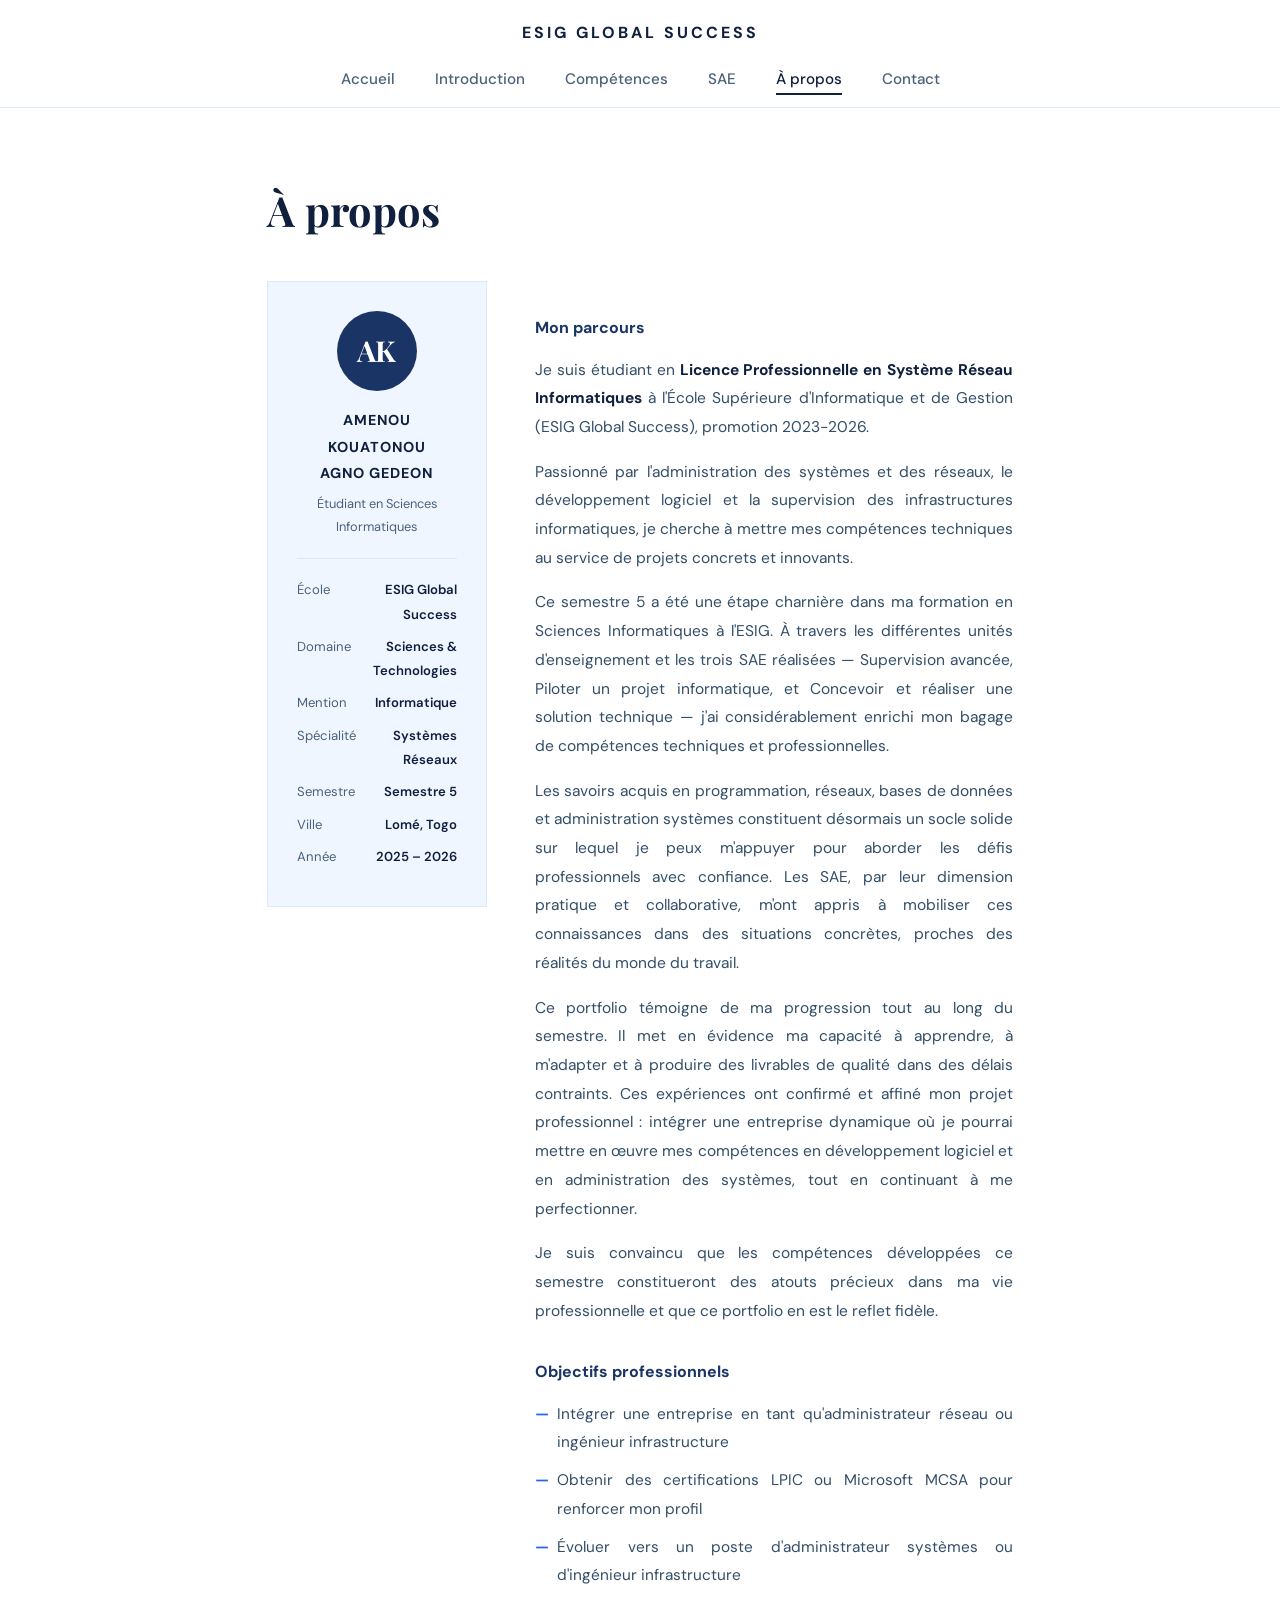
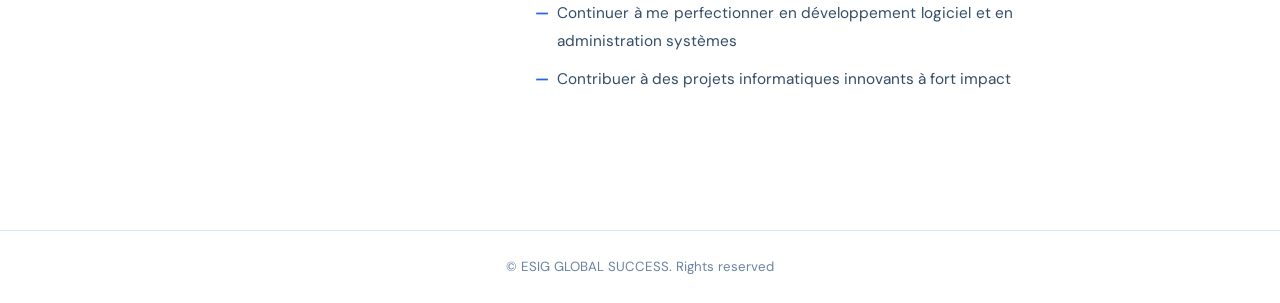
==== apropos.html @ 3ddf11fc "Add files via upload" ====
<!DOCTYPE html>
<html lang="fr">
<head>
  <meta charset="UTF-8"/>
  <meta name="viewport" content="width=device-width, initial-scale=1.0"/>
  <title>À propos – Portfolio AGNO GEDEON</title>
  <link href="https://fonts.googleapis.com/css2?family=Playfair+Display:wght@600;700&family=DM+Sans:wght@300;400;500;600;700&display=swap" rel="stylesheet"/>
  <link rel="stylesheet" href="style.css"/>
</head>
<body>

<header>
  <div class="nav-top">ESIG GLOBAL SUCCESS</div>
  <div class="hamburger" id="hamburger"><span></span><span></span><span></span></div>
  <ul class="nav-links" id="navLinks">
    <li><a href="index.html">Accueil</a></li>
    <li><a href="introduction.html">Introduction</a></li>
    <li><a href="competences.html">Compétences</a></li>
    <li><a href="sae.html">SAE</a></li>
    <li><a href="apropos.html" class="active">À propos</a></li>
    <li><a href="contact.html">Contact</a></li>
  </ul>
</header>

<main class="page-content">
  <h1 class="page-title">À propos</h1>

  <div class="about-grid">
    <div>
      <div class="about-card">
        <div class="about-initials">AK</div>
        <div class="about-card-name">AMENOU KOUATONOU<br/>AGNO GEDEON</div>
        <div class="about-card-role">Étudiant en Sciences Informatiques</div>
        <div class="about-divider"></div>
        <div class="about-row"><span>École</span><span>ESIG Global Success</span></div>
        <div class="about-row"><span>Domaine</span><span>Sciences & Technologies</span></div>
        <div class="about-row"><span>Mention</span><span>Informatique</span></div>
        <div class="about-row"><span>Spécialité</span><span>Systèmes Réseaux</span></div>
        <div class="about-row"><span>Semestre</span><span>Semestre 5</span></div>
        <div class="about-row"><span>Ville</span><span>Lomé, Togo</span></div>
        <div class="about-row"><span>Année</span><span>2025 – 2026</span></div>
      </div>
    </div>

    <div>
      <div class="sous-titre">Mon parcours</div>

      <p>Je suis étudiant en <strong>Licence Professionnelle en Système Réseau Informatiques</strong> à l'École Supérieure d'Informatique et de Gestion (ESIG Global Success), promotion 2023-2026.</p>

      <p>Passionné par l'administration des systèmes et des réseaux, le développement logiciel et la supervision des infrastructures informatiques, je cherche à mettre mes compétences techniques au service de projets concrets et innovants.</p>

      <p>Ce semestre 5 a été une étape charnière dans ma formation en Sciences Informatiques à l'ESIG. À travers les différentes unités d'enseignement et les trois SAE réalisées — Supervision avancée, Piloter un projet informatique, et Concevoir et réaliser une solution technique — j'ai considérablement enrichi mon bagage de compétences techniques et professionnelles.</p>

      <p>Les savoirs acquis en programmation, réseaux, bases de données et administration systèmes constituent désormais un socle solide sur lequel je peux m'appuyer pour aborder les défis professionnels avec confiance. Les SAE, par leur dimension pratique et collaborative, m'ont appris à mobiliser ces connaissances dans des situations concrètes, proches des réalités du monde du travail.</p>

      <p>Ce portfolio témoigne de ma progression tout au long du semestre. Il met en évidence ma capacité à apprendre, à m'adapter et à produire des livrables de qualité dans des délais contraints. Ces expériences ont confirmé et affiné mon projet professionnel : intégrer une entreprise dynamique où je pourrai mettre en œuvre mes compétences en développement logiciel et en administration des systèmes, tout en continuant à me perfectionner.</p>

      <p>Je suis convaincu que les compétences développées ce semestre constitueront des atouts précieux dans ma vie professionnelle et que ce portfolio en est le reflet fidèle.</p>

      <div class="sous-titre" style="margin-top:2rem;">Objectifs professionnels</div>

      <ul class="content-list">
        <li>Intégrer une entreprise en tant qu'administrateur réseau ou ingénieur infrastructure</li>
        <li>Obtenir des certifications LPIC ou Microsoft MCSA pour renforcer mon profil</li>
        <li>Évoluer vers un poste d'administrateur systèmes ou d'ingénieur infrastructure</li>
        <li>Continuer à me perfectionner en développement logiciel et en administration systèmes</li>
        <li>Contribuer à des projets informatiques innovants à fort impact</li>
      </ul>
    </div>
  </div>
</main>

<footer>
  &copy; ESIG GLOBAL SUCCESS. Rights reserved
</footer>

<script>
  const ham = document.getElementById('hamburger');
  const nav = document.getElementById('navLinks');
  ham.addEventListener('click', () => { ham.classList.toggle('open'); nav.classList.toggle('open'); });
</script>
</body>
</html>
---- style.css ----
/* ===== GLOBAL ===== */
*, *::before, *::after { box-sizing: border-box; margin: 0; padding: 0; }
html { scroll-behavior: smooth; }

body {
  font-family: 'DM Sans', sans-serif;
  background: #ffffff;
  color: #0f1f3d;
  line-height: 1.85;
  font-size: 16px;
}

/* ===== NAV ===== */
header {
  background: #ffffff;
  border-bottom: 1px solid #dde8fa;
  padding: 0 6%;
  position: sticky;
  top: 0;
  z-index: 100;
}

.nav-top {
  text-align: center;
  padding: 18px 0 6px;
  font-size: 1rem;
  font-weight: 700;
  letter-spacing: 3px;
  text-transform: uppercase;
  color: #0f1f3d;
}

.nav-links {
  display: flex;
  justify-content: center;
  gap: 2.5rem;
  list-style: none;
  padding: 10px 0 14px;
}

.nav-links a {
  text-decoration: none;
  color: #4a627a;
  font-size: 0.95rem;
  font-weight: 500;
  padding-bottom: 4px;
  border-bottom: 2px solid transparent;
  transition: color 0.2s, border-color 0.2s;
}

.nav-links a:hover { color: #0f1f3d; }
.nav-links a.active {
  color: #0f1f3d;
  border-bottom: 2px solid #0f1f3d;
}

/* Hamburger */
.hamburger {
  display: none;
  flex-direction: column;
  gap: 5px;
  cursor: pointer;
  padding: 8px 0;
  float: right;
  margin-top: -36px;
}
.hamburger span {
  display: block; width: 24px; height: 2px;
  background: #0f1f3d; border-radius: 2px; transition: all 0.3s;
}
.hamburger.open span:nth-child(1) { transform: translateY(7px) rotate(45deg); }
.hamburger.open span:nth-child(2) { opacity: 0; }
.hamburger.open span:nth-child(3) { transform: translateY(-7px) rotate(-45deg); }

/* ===== HERO (Accueil only) ===== */
.hero {
  min-height: 55vh;
  display: flex;
  flex-direction: column;
  align-items: center;
  justify-content: center;
  text-align: center;
  padding: 4rem 6%;
  position: relative;
  overflow: hidden;
  background: #0f1f3d;
}

.hero::before {
  content: '';
  position: absolute; inset: 0;
  background-image: url("data:image/svg+xml,%3Csvg xmlns='http://www.w3.org/2000/svg' width='100' height='86.6'%3E%3Cpolygon points='50,2 96,26.6 96,60 50,84.6 4,60 4,26.6' fill='none' stroke='%23ffffff' stroke-width='0.5' opacity='0.07'/%3E%3C/svg%3E");
  background-size: 70px 60px;
}

.hero-badge {
  position: relative;
  color: #90b8f8;
  font-size: 0.82rem;
  font-weight: 600;
  letter-spacing: 3px;
  text-transform: uppercase;
  margin-bottom: 1.2rem;
}

.hero h1 {
  position: relative;
  font-family: 'Playfair Display', serif;
  font-size: clamp(2.2rem, 6vw, 4.5rem);
  font-weight: 700;
  color: #ffffff;
  letter-spacing: 4px;
  text-transform: uppercase;
  line-height: 1.15;
  margin-bottom: 1.2rem;
}

.hero p {
  position: relative;
  color: #a8c4f0;
  font-size: 1rem;
  max-width: 560px;
}

.hero-intro {
  position: relative;
  background: rgba(255,255,255,0.06);
  border: 1px solid rgba(255,255,255,0.12);
  border-radius: 0;
  padding: 2rem 3rem;
  margin-top: 3rem;
  max-width: 800px;
  text-align: left;
}

.hero-intro p {
  color: #c8d8f0;
  font-size: 0.97rem;
  margin-bottom: 1rem;
  max-width: 100%;
}
.hero-intro p:last-child { margin-bottom: 0; }

/* ===== PAGE CONTENT ===== */
.page-content {
  max-width: 900px;
  margin: 0 auto;
  padding: 4rem 6%;
}

/* Page title */
.page-title {
  font-family: 'Playfair Display', serif;
  font-size: 2.6rem;
  font-weight: 700;
  color: #0f1f3d;
  margin-bottom: 2rem;
}

/* Section heading inside page */
.bloc-titre {
  font-size: 1.05rem;
  font-weight: 700;
  text-transform: uppercase;
  letter-spacing: 1.5px;
  color: #0f1f3d;
  margin: 3rem 0 1rem;
  padding-bottom: 0.5rem;
  border-bottom: 2px solid #dde8fa;
}

.sous-titre {
  font-size: 1rem;
  font-weight: 700;
  color: #1a3565;
  margin: 2rem 0 0.8rem;
}

p {
  color: #334e68;
  font-size: 0.97rem;
  margin-bottom: 1rem;
  text-align: justify;
}

p strong { color: #0f1f3d; }

/* Intro paragraph (intro box) */
.intro-box {
  background: #f0f6ff;
  border-left: 4px solid #2563eb;
  padding: 1.4rem 1.8rem;
  margin-bottom: 2.5rem;
  font-size: 0.97rem;
  color: #334e68;
  text-align: justify;
}

/* List */
ul.content-list {
  list-style: none;
  margin: 0.5rem 0 1.5rem 0;
  display: flex;
  flex-direction: column;
  gap: 0.6rem;
}

ul.content-list li {
  color: #334e68;
  font-size: 0.96rem;
  padding-left: 1.4rem;
  position: relative;
  text-align: justify;
}

ul.content-list li::before {
  content: '—';
  position: absolute;
  left: 0;
  color: #2563eb;
  font-weight: 700;
}

/* Divider */
.divider {
  height: 1px;
  background: #dde8fa;
  margin: 3rem 0;
}

/* SAE block */
.sae-block {
  background: #f7faff;
  border: 1px solid #dde8fa;
  border-top: 3px solid #1a3565;
  padding: 2rem 2.5rem;
  margin-bottom: 2.5rem;
}

.sae-block-title {
  font-family: 'Playfair Display', serif;
  font-size: 1.3rem;
  font-weight: 700;
  color: #0f1f3d;
  margin-bottom: 0.5rem;
}

.sae-block-intro {
  color: #4a627a;
  font-size: 0.94rem;
  margin-bottom: 1.5rem;
  font-style: italic;
}

.sae-cols {
  display: grid;
  grid-template-columns: 1fr 1fr;
  gap: 2rem;
  margin-bottom: 1.5rem;
}

.sae-col-title {
  font-size: 0.8rem;
  font-weight: 700;
  letter-spacing: 2px;
  text-transform: uppercase;
  color: #2563eb;
  margin-bottom: 0.8rem;
  padding-bottom: 0.4rem;
  border-bottom: 1px solid #dde8fa;
}

.sae-apport {
  background: #eef4ff;
  border-left: 3px solid #2563eb;
  padding: 1rem 1.4rem;
  font-size: 0.92rem;
  color: #1a3565;
  font-style: italic;
}

/* About card */
.about-grid {
  display: grid;
  grid-template-columns: 220px 1fr;
  gap: 3rem;
  align-items: start;
}

.about-card {
  background: #f0f6ff;
  border: 1px solid #dde8fa;
  padding: 1.8rem;
  text-align: center;
}

.about-initials {
  width: 80px; height: 80px;
  background: #1a3565;
  color: #ffffff;
  font-family: 'Playfair Display', serif;
  font-size: 1.8rem;
  font-weight: 700;
  border-radius: 50%;
  display: flex; align-items: center; justify-content: center;
  margin: 0 auto 1rem;
}

.about-card-name {
  font-weight: 700;
  font-size: 0.9rem;
  color: #0f1f3d;
  text-transform: uppercase;
  letter-spacing: 1px;
}

.about-card-role {
  font-size: 0.8rem;
  color: #4a627a;
  margin-top: 0.3rem;
}

.about-divider { height: 1px; background: #dde8fa; margin: 1.2rem 0; }

.about-row {
  display: flex;
  justify-content: space-between;
  font-size: 0.82rem;
  gap: 0.5rem;
  margin-bottom: 0.5rem;
}
.about-row span:first-child { color: #4a627a; }
.about-row span:last-child { color: #0f1f3d; font-weight: 600; text-align: right; }

/* Contact form */
.contact-grid {
  display: grid;
  grid-template-columns: 1fr 1fr;
  gap: 3rem;
}

.form-group {
  display: flex;
  flex-direction: column;
  gap: 0.4rem;
  margin-bottom: 1rem;
}

.form-group label {
  font-size: 0.78rem;
  font-weight: 700;
  text-transform: uppercase;
  letter-spacing: 1px;
  color: #4a627a;
}

.form-group input,
.form-group textarea {
  background: #f4f8ff;
  border: 1px solid #dde8fa;
  padding: 0.75rem 1rem;
  font-family: 'DM Sans', sans-serif;
  font-size: 0.93rem;
  color: #0f1f3d;
  outline: none;
  transition: border-color 0.2s;
  resize: vertical;
}
.form-group input:focus,
.form-group textarea:focus { border-color: #2563eb; }

.btn-submit {
  background: #1a3565;
  color: #ffffff;
  border: none;
  padding: 0.85rem 2rem;
  font-family: 'DM Sans', sans-serif;
  font-size: 0.95rem;
  font-weight: 600;
  cursor: pointer;
  width: 100%;
  letter-spacing: 1px;
  transition: background 0.2s;
}
.btn-submit:hover { background: #2563eb; }

.contact-item {
  margin-bottom: 1.2rem;
}
.contact-item-label {
  font-size: 0.78rem;
  text-transform: uppercase;
  letter-spacing: 1px;
  color: #4a627a;
  font-weight: 700;
}
.contact-item-val {
  font-size: 0.95rem;
  color: #0f1f3d;
  font-weight: 600;
  margin-top: 0.2rem;
}

/* ===== FOOTER ===== */
footer {
  text-align: center;
  padding: 1.5rem 6%;
  border-top: 1px solid #dde8fa;
  font-size: 0.83rem;
  color: #6b82a0;
  margin-top: 3rem;
}

/* ===== RESPONSIVE ===== */
@media (max-width: 768px) {
  .nav-links {
    display: none;
    flex-direction: column;
    gap: 0;
    text-align: center;
  }
  .nav-links.open { display: flex; }
  .nav-links a { padding: 0.8rem 0; border-bottom: 1px solid #f0f0f0; border-radius: 0; }
  .hamburger { display: flex; }
  .sae-cols { grid-template-columns: 1fr; gap: 1.5rem; }
  .about-grid { grid-template-columns: 1fr; gap: 2rem; }
  .contact-grid { grid-template-columns: 1fr; gap: 2rem; }
  .hero-intro { padding: 1.5rem; }
}

@media (max-width: 480px) {
  .hero h1 { font-size: 2rem; letter-spacing: 2px; }
  .page-title { font-size: 2rem; }
}
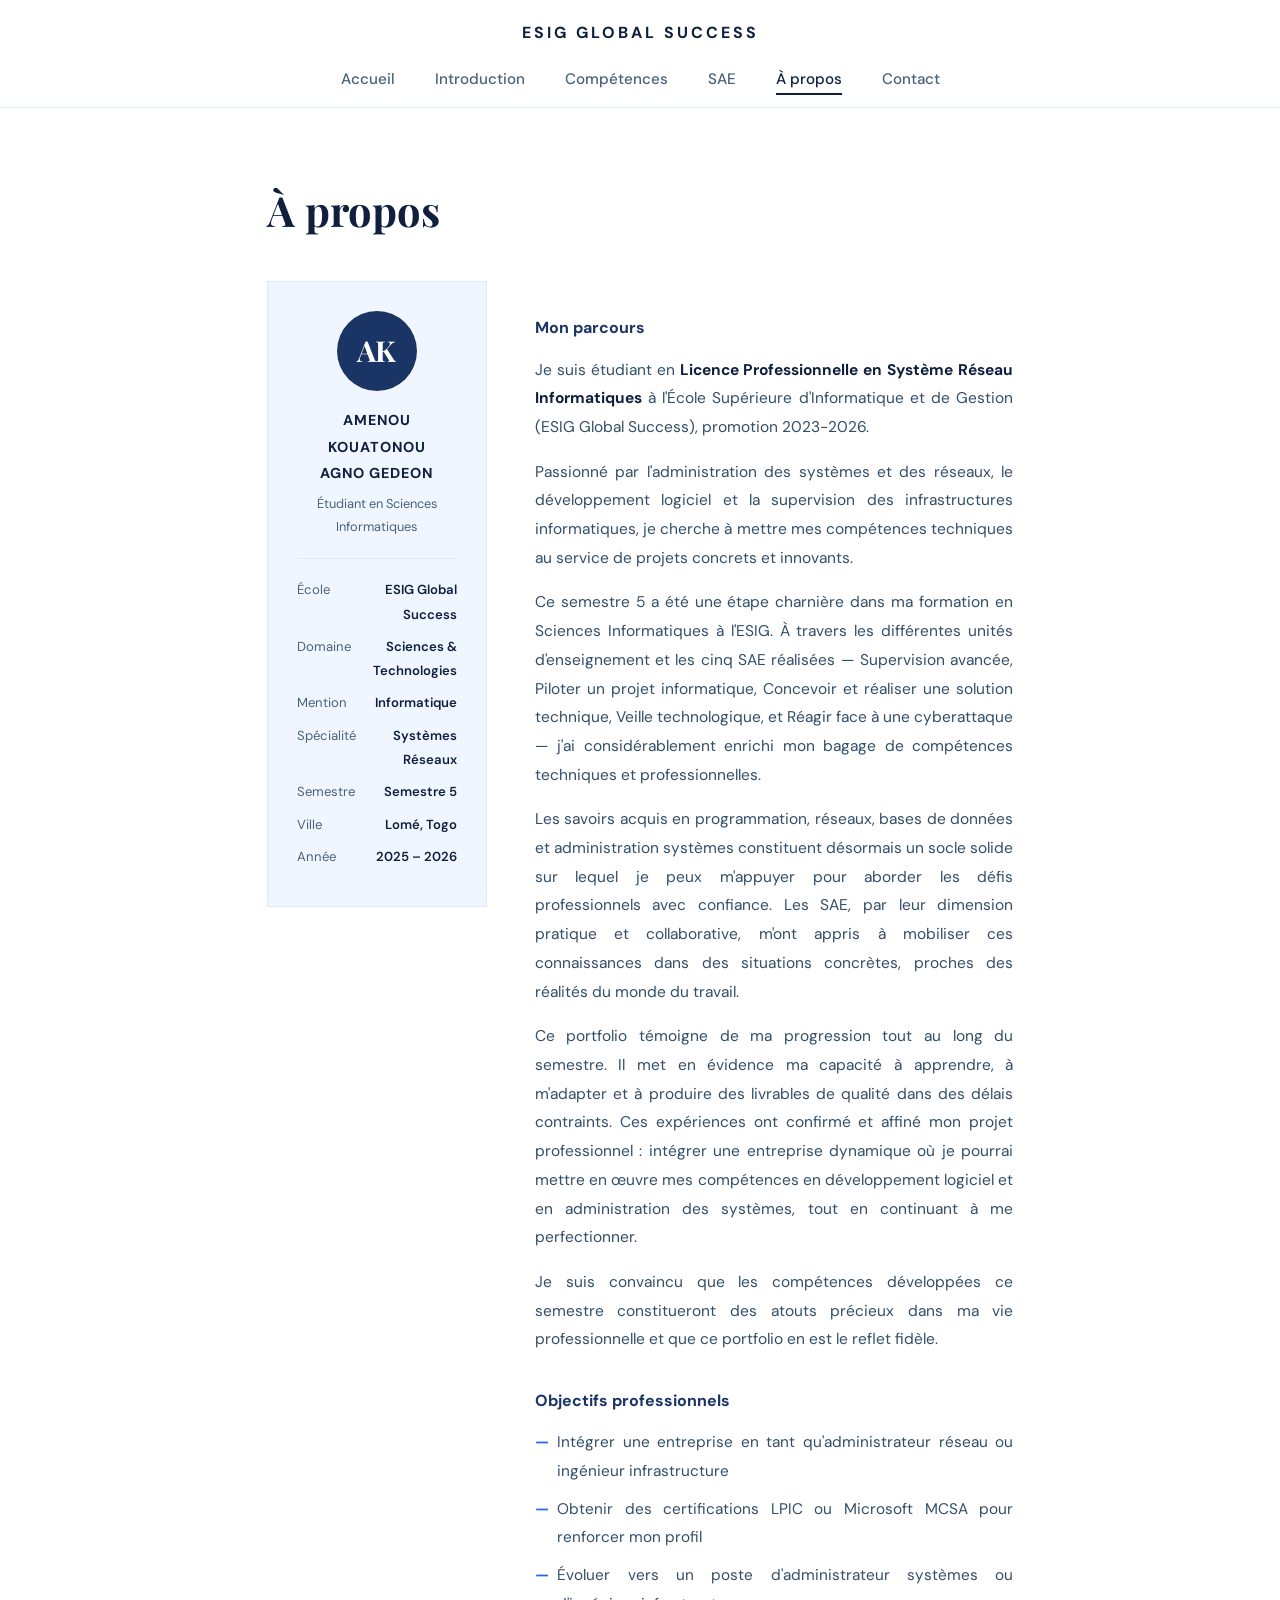
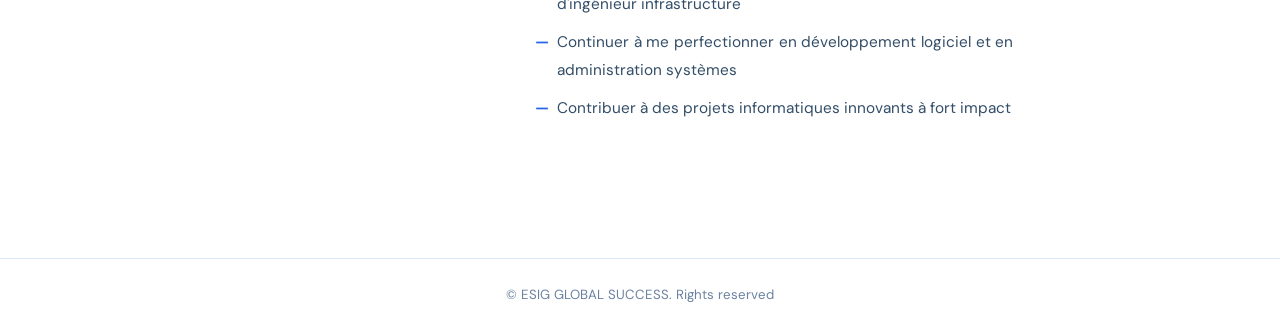
==== commit 0a776e4a: "Add files via upload" ====
--- a/apropos.html
+++ b/apropos.html
@@ -26,7 +26,7 @@
   <h1 class="page-title">À propos</h1>
 
   <div class="about-grid">
-    <div>
+    <div class="reveal">
       <div class="about-card">
         <div class="about-initials">AK</div>
         <div class="about-card-name">AMENOU KOUATONOU<br/>AGNO GEDEON</div>
@@ -42,14 +42,14 @@
       </div>
     </div>
 
-    <div>
+    <div class="reveal">
       <div class="sous-titre">Mon parcours</div>
 
       <p>Je suis étudiant en <strong>Licence Professionnelle en Système Réseau Informatiques</strong> à l'École Supérieure d'Informatique et de Gestion (ESIG Global Success), promotion 2023-2026.</p>
 
       <p>Passionné par l'administration des systèmes et des réseaux, le développement logiciel et la supervision des infrastructures informatiques, je cherche à mettre mes compétences techniques au service de projets concrets et innovants.</p>
 
-      <p>Ce semestre 5 a été une étape charnière dans ma formation en Sciences Informatiques à l'ESIG. À travers les différentes unités d'enseignement et les trois SAE réalisées — Supervision avancée, Piloter un projet informatique, et Concevoir et réaliser une solution technique — j'ai considérablement enrichi mon bagage de compétences techniques et professionnelles.</p>
+      <p>Ce semestre 5 a été une étape charnière dans ma formation en Sciences Informatiques à l'ESIG. À travers les différentes unités d'enseignement et les cinq SAE réalisées — Supervision avancée, Piloter un projet informatique, Concevoir et réaliser une solution technique, Veille technologique, et Réagir face à une cyberattaque — j'ai considérablement enrichi mon bagage de compétences techniques et professionnelles.</p>
 
       <p>Les savoirs acquis en programmation, réseaux, bases de données et administration systèmes constituent désormais un socle solide sur lequel je peux m'appuyer pour aborder les défis professionnels avec confiance. Les SAE, par leur dimension pratique et collaborative, m'ont appris à mobiliser ces connaissances dans des situations concrètes, proches des réalités du monde du travail.</p>
 
@@ -57,9 +57,9 @@
 
       <p>Je suis convaincu que les compétences développées ce semestre constitueront des atouts précieux dans ma vie professionnelle et que ce portfolio en est le reflet fidèle.</p>
 
-      <div class="sous-titre" style="margin-top:2rem;">Objectifs professionnels</div>
+      <div class="sous-titre reveal" style="margin-top:2rem;">Objectifs professionnels</div>
 
-      <ul class="content-list">
+      <ul class="content-list reveal">
         <li>Intégrer une entreprise en tant qu'administrateur réseau ou ingénieur infrastructure</li>
         <li>Obtenir des certifications LPIC ou Microsoft MCSA pour renforcer mon profil</li>
         <li>Évoluer vers un poste d'administrateur systèmes ou d'ingénieur infrastructure</li>
@@ -74,10 +74,6 @@
   &copy; ESIG GLOBAL SUCCESS. Rights reserved
 </footer>
 
-<script>
-  const ham = document.getElementById('hamburger');
-  const nav = document.getElementById('navLinks');
-  ham.addEventListener('click', () => { ham.classList.toggle('open'); nav.classList.toggle('open'); });
-</script>
+<script src="script.js"></script>
 </body>
 </html>
--- a/style.css
+++ b/style.css
@@ -8,6 +8,51 @@
   color: #0f1f3d;
   line-height: 1.85;
   font-size: 16px;
+}
+
+/* ===== ANIMATIONS ===== */
+@keyframes fadeInUp {
+  from { opacity: 0; transform: translateY(22px); }
+  to   { opacity: 1; transform: translateY(0); }
+}
+
+@keyframes fadeIn {
+  from { opacity: 0; }
+  to   { opacity: 1; }
+}
+
+@media (prefers-reduced-motion: no-preference) {
+  header { animation: fadeIn 0.6s ease both; }
+
+  .hero-badge, .hero h1, .hero p, .hero-intro {
+    opacity: 0;
+    animation: fadeInUp 0.8s cubic-bezier(.16,.84,.44,1) forwards;
+  }
+  .hero-badge { animation-delay: .05s; }
+  .hero h1    { animation-delay: .15s; }
+  .hero p     { animation-delay: .3s; }
+  .hero-intro { animation-delay: .45s; }
+
+  /* Scroll-reveal (toggled by script.js via IntersectionObserver) */
+  .reveal {
+    opacity: 0;
+    transform: translateY(22px);
+    transition: opacity .7s cubic-bezier(.16,.84,.44,1), transform .7s cubic-bezier(.16,.84,.44,1);
+  }
+  .reveal.is-visible { opacity: 1; transform: translateY(0); }
+
+  .reveal-stagger.is-visible > * {
+    animation: fadeInUp .6s cubic-bezier(.16,.84,.44,1) both;
+  }
+  .reveal-stagger.is-visible > *:nth-child(1) { animation-delay: .05s; }
+  .reveal-stagger.is-visible > *:nth-child(2) { animation-delay: .15s; }
+  .reveal-stagger.is-visible > *:nth-child(3) { animation-delay: .25s; }
+  .reveal-stagger.is-visible > *:nth-child(4) { animation-delay: .35s; }
+  .reveal-stagger.is-visible > *:nth-child(5) { animation-delay: .45s; }
+}
+
+@media (prefers-reduced-motion: reduce) {
+  .reveal { opacity: 1; transform: none; }
 }
 
 /* ===== NAV ===== */
@@ -39,20 +84,31 @@
 }
 
 .nav-links a {
+  position: relative;
   text-decoration: none;
   color: #4a627a;
   font-size: 0.95rem;
   font-weight: 500;
   padding-bottom: 4px;
-  border-bottom: 2px solid transparent;
-  transition: color 0.2s, border-color 0.2s;
+  transition: color 0.25s ease;
+}
+
+.nav-links a::after {
+  content: '';
+  position: absolute;
+  left: 0; right: 100%;
+  bottom: -2px;
+  height: 2px;
+  background: #0f1f3d;
+  transition: right 0.3s cubic-bezier(.16,.84,.44,1);
 }
 
 .nav-links a:hover { color: #0f1f3d; }
+.nav-links a:hover::after { right: 0; }
 .nav-links a.active {
   color: #0f1f3d;
-  border-bottom: 2px solid #0f1f3d;
-}
+}
+.nav-links a.active::after { right: 0; }
 
 /* Hamburger */
 .hamburger {
@@ -83,19 +139,19 @@
   padding: 4rem 6%;
   position: relative;
   overflow: hidden;
-  background: #0f1f3d;
+  background: linear-gradient(180deg, #eaf1ff 0%, #f8fbff 55%, #ffffff 100%);
 }
 
 .hero::before {
   content: '';
   position: absolute; inset: 0;
-  background-image: url("data:image/svg+xml,%3Csvg xmlns='http://www.w3.org/2000/svg' width='100' height='86.6'%3E%3Cpolygon points='50,2 96,26.6 96,60 50,84.6 4,60 4,26.6' fill='none' stroke='%23ffffff' stroke-width='0.5' opacity='0.07'/%3E%3C/svg%3E");
+  background-image: url("data:image/svg+xml,%3Csvg xmlns='http://www.w3.org/2000/svg' width='100' height='86.6'%3E%3Cpolygon points='50,2 96,26.6 96,60 50,84.6 4,60 4,26.6' fill='none' stroke='%232563eb' stroke-width='0.5' opacity='0.08'/%3E%3C/svg%3E");
   background-size: 70px 60px;
 }
 
 .hero-badge {
   position: relative;
-  color: #90b8f8;
+  color: #2563eb;
   font-size: 0.82rem;
   font-weight: 600;
   letter-spacing: 3px;
@@ -108,7 +164,7 @@
   font-family: 'Playfair Display', serif;
   font-size: clamp(2.2rem, 6vw, 4.5rem);
   font-weight: 700;
-  color: #ffffff;
+  color: #0f1f3d;
   letter-spacing: 4px;
   text-transform: uppercase;
   line-height: 1.15;
@@ -117,24 +173,25 @@
 
 .hero p {
   position: relative;
-  color: #a8c4f0;
+  color: #4a627a;
   font-size: 1rem;
   max-width: 560px;
 }
 
 .hero-intro {
   position: relative;
-  background: rgba(255,255,255,0.06);
-  border: 1px solid rgba(255,255,255,0.12);
-  border-radius: 0;
+  background: rgba(37, 99, 235, 0.05);
+  border: 1px solid #dde8fa;
+  border-radius: 4px;
   padding: 2rem 3rem;
   margin-top: 3rem;
   max-width: 800px;
   text-align: left;
+  box-shadow: 0 18px 40px -24px rgba(15, 31, 61, 0.18);
 }
 
 .hero-intro p {
-  color: #c8d8f0;
+  color: #334e68;
   font-size: 0.97rem;
   margin-bottom: 1rem;
   max-width: 100%;
@@ -235,6 +292,12 @@
   border-top: 3px solid #1a3565;
   padding: 2rem 2.5rem;
   margin-bottom: 2.5rem;
+  transition: transform 0.35s cubic-bezier(.16,.84,.44,1), box-shadow 0.35s ease;
+}
+
+.sae-block:hover {
+  transform: translateY(-5px);
+  box-shadow: 0 16px 32px -18px rgba(15, 31, 61, 0.2);
 }
 
 .sae-block-title {
@@ -292,6 +355,12 @@
   border: 1px solid #dde8fa;
   padding: 1.8rem;
   text-align: center;
+  transition: transform 0.35s cubic-bezier(.16,.84,.44,1), box-shadow 0.35s ease;
+}
+
+.about-card:hover {
+  transform: translateY(-5px);
+  box-shadow: 0 16px 32px -18px rgba(15, 31, 61, 0.2);
 }
 
 .about-initials {
@@ -380,9 +449,14 @@
   cursor: pointer;
   width: 100%;
   letter-spacing: 1px;
-  transition: background 0.2s;
-}
-.btn-submit:hover { background: #2563eb; }
+  transition: background 0.25s ease, transform 0.25s ease, box-shadow 0.25s ease;
+}
+.btn-submit:hover {
+  background: #2563eb;
+  transform: translateY(-2px);
+  box-shadow: 0 10px 22px -10px rgba(37, 99, 235, 0.55);
+}
+.btn-submit:active { transform: translateY(0); }
 
 .contact-item {
   margin-bottom: 1.2rem;
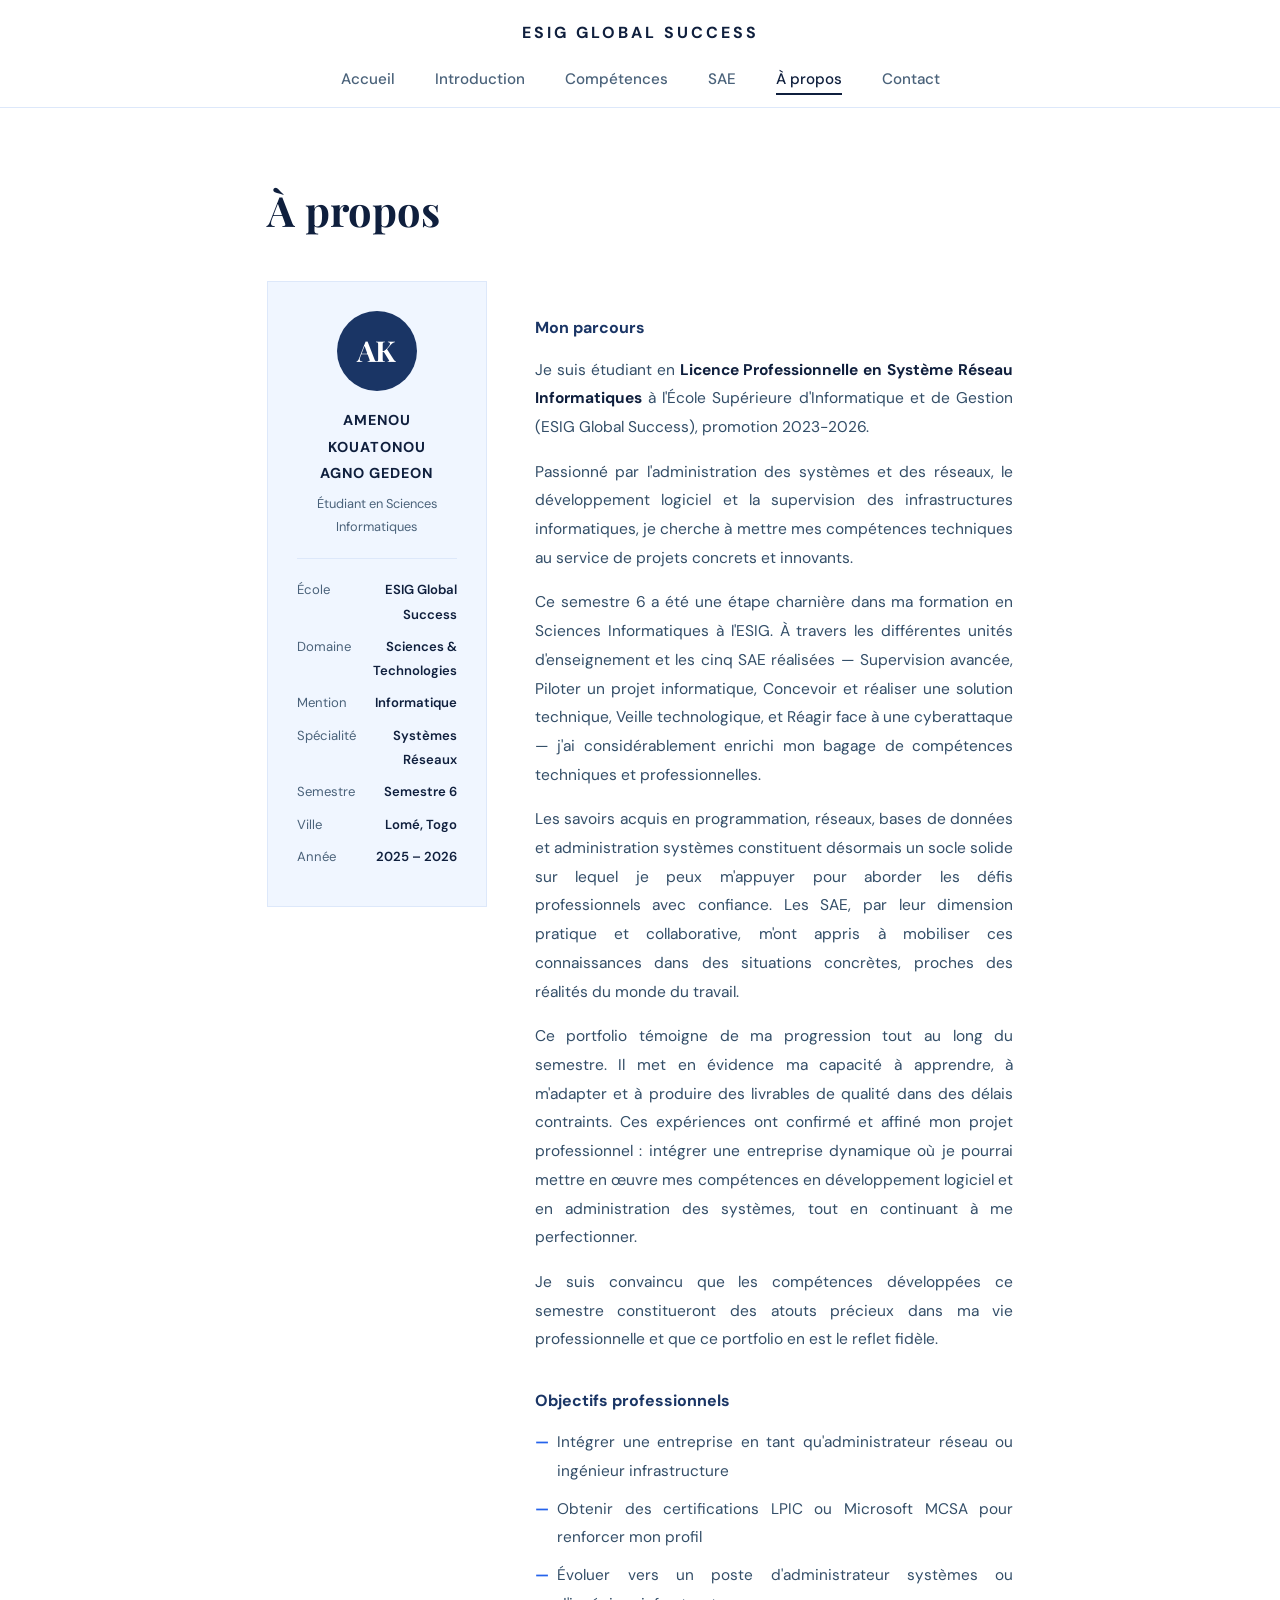
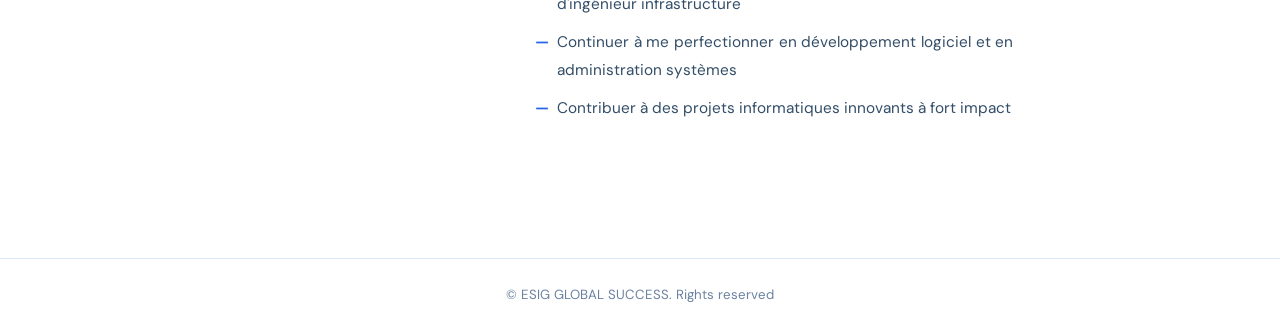
==== commit 785b88b6: "Add files via upload" ====
--- a/apropos.html
+++ b/apropos.html
@@ -36,7 +36,7 @@
         <div class="about-row"><span>Domaine</span><span>Sciences & Technologies</span></div>
         <div class="about-row"><span>Mention</span><span>Informatique</span></div>
         <div class="about-row"><span>Spécialité</span><span>Systèmes Réseaux</span></div>
-        <div class="about-row"><span>Semestre</span><span>Semestre 5</span></div>
+        <div class="about-row"><span>Semestre</span><span>Semestre 6</span></div>
         <div class="about-row"><span>Ville</span><span>Lomé, Togo</span></div>
         <div class="about-row"><span>Année</span><span>2025 – 2026</span></div>
       </div>
@@ -49,7 +49,7 @@
 
       <p>Passionné par l'administration des systèmes et des réseaux, le développement logiciel et la supervision des infrastructures informatiques, je cherche à mettre mes compétences techniques au service de projets concrets et innovants.</p>
 
-      <p>Ce semestre 5 a été une étape charnière dans ma formation en Sciences Informatiques à l'ESIG. À travers les différentes unités d'enseignement et les cinq SAE réalisées — Supervision avancée, Piloter un projet informatique, Concevoir et réaliser une solution technique, Veille technologique, et Réagir face à une cyberattaque — j'ai considérablement enrichi mon bagage de compétences techniques et professionnelles.</p>
+      <p>Ce semestre 6 a été une étape charnière dans ma formation en Sciences Informatiques à l'ESIG. À travers les différentes unités d'enseignement et les cinq SAE réalisées — Supervision avancée, Piloter un projet informatique, Concevoir et réaliser une solution technique, Veille technologique, et Réagir face à une cyberattaque — j'ai considérablement enrichi mon bagage de compétences techniques et professionnelles.</p>
 
       <p>Les savoirs acquis en programmation, réseaux, bases de données et administration systèmes constituent désormais un socle solide sur lequel je peux m'appuyer pour aborder les défis professionnels avec confiance. Les SAE, par leur dimension pratique et collaborative, m'ont appris à mobiliser ces connaissances dans des situations concrètes, proches des réalités du monde du travail.</p>
 
